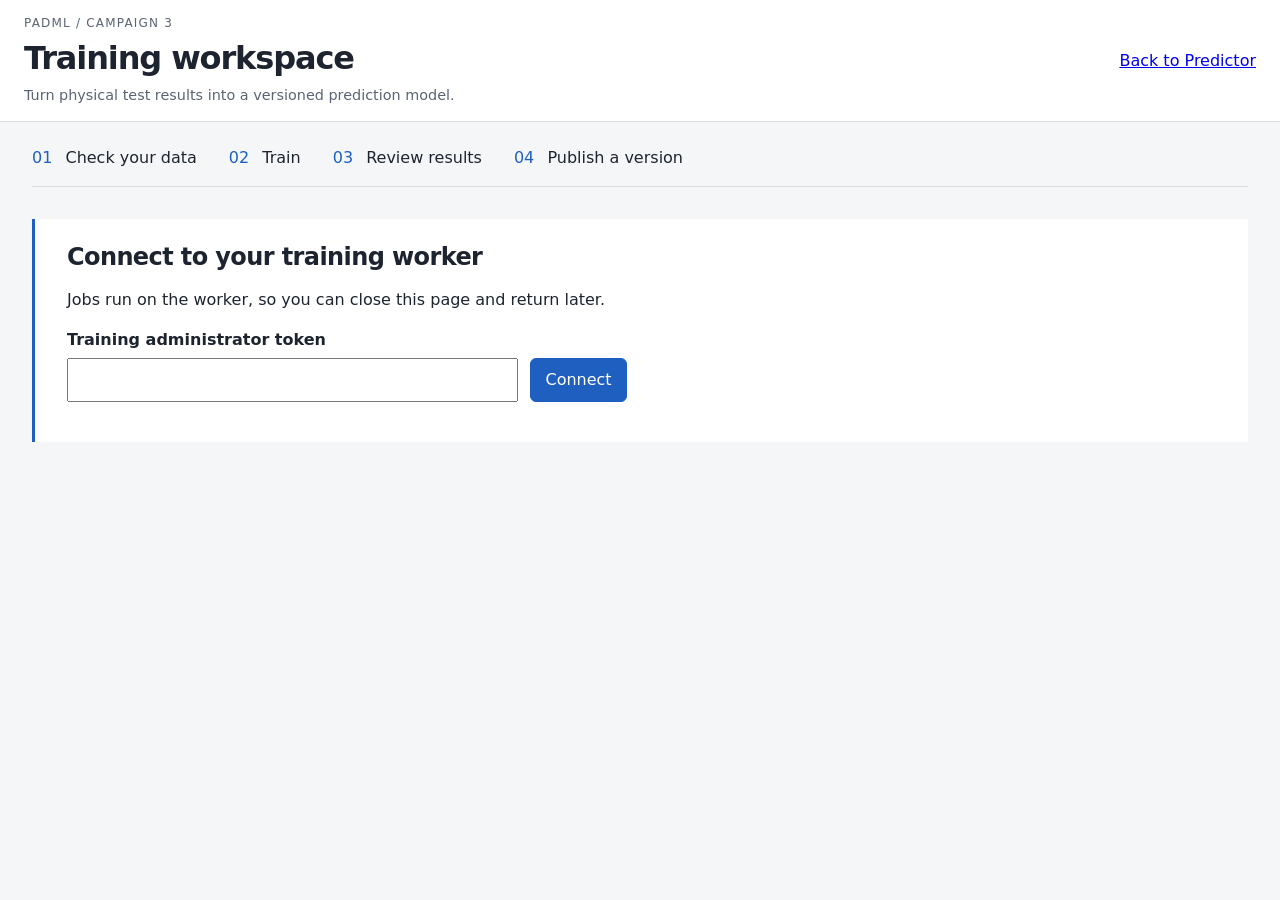
==== predictor/training.html @ 5c5956bb "Add hosted training and model publication workspace" ====
<!doctype html>
<html lang="en">
<head>
  <meta charset="utf-8"><meta name="viewport" content="width=device-width, initial-scale=1">
  <title>Training workspace · PadML</title>
  <link rel="icon" href="favicon.svg" type="image/svg+xml">
  <link rel="stylesheet" href="style.css"><link rel="stylesheet" href="training.css">
  <script src="config.js" defer></script><script src="training.js" defer></script>
</head>
<body class="training-page">
  <a class="skip-link" href="#training-main">Skip to training workspace</a>
  <header class="topbar"><div class="brand"><p class="eyebrow">PadML / Campaign 3</p><h1>Training workspace</h1>
    <p class="tagline">Turn physical test results into a versioned prediction model.</p></div>
    <a href="index.html" class="back-link">Back to Predictor</a></header>
  <main id="training-main" class="training-main">
    <ol class="workflow" aria-label="Workflow"><li>01 <span>Check your data</span></li><li>02 <span>Train</span></li><li>03 <span>Review results</span></li><li>04 <span>Publish a version</span></li></ol>
    <section id="connection" class="connection" aria-labelledby="connection-title">
      <div><h2 id="connection-title">Connect to your training worker</h2><p id="connection-note">Jobs run on the worker, so you can close this page and return later.</p></div>
      <form id="connect-form"><label for="admin-token">Training administrator token</label>
        <div class="connection-fields"><input id="admin-token" type="password" autocomplete="current-password" required minlength="16"><button class="primary" type="submit">Connect</button></div></form>
      <p id="connection-error" class="error" role="alert" hidden></p><p id="connection-status" role="status"></p>
    </section>
    <div id="workspace" class="workspace-grid" hidden>
      <aside class="job-sidebar" aria-labelledby="jobs-title"><div class="sidebar-heading"><h2 id="jobs-title">Your runs</h2><button type="button" id="refresh-jobs">Refresh</button></div>
        <p class="hint">Each run keeps its own data, models and results.</p><div id="job-list"></div>
        <button id="new-upload" type="button">New upload</button><button id="disconnect" type="button">Disconnect</button></aside>
      <div class="work-area">
        <section id="upload-panel" aria-labelledby="upload-title">
          <p class="eyebrow">01 / Data preparation</p><h2 id="upload-title">Upload your test batch</h2>
          <p>One design row per unique geometry. Repeated specimens must reference the same design ID.</p>
          <button id="get-template" type="button">Get the upload template</button><div id="template-links" class="download-links"></div>
          <form id="upload-form">
            <label for="run-name">Run name</label><input id="run-name" required maxlength="120" placeholder="Campaign 3 · Screening 3">
            <label for="base-run">Include data from an earlier run</label><select id="base-run"><option value="">New dataset — uploaded data only</option></select>
            <div class="upload-grid">
              <div><label for="manifest-file">Settings · batch.json</label><input id="manifest-file" type="file" accept=".json" required><p class="hint">Variables, units and test conditions.</p></div>
              <div><label for="designs-file">Designs · designs.csv</label><input id="designs-file" type="file" accept=".csv" required><p class="hint">Nominal parameters for each design.</p></div>
              <div><label for="specimens-file">Specimens · specimens.csv</label><input id="specimens-file" type="file" accept=".csv" required><p class="hint">Test-to-design mapping and source IDs.</p></div>
              <div><label for="curves-file">Raw curves · curves.csv</label><input id="curves-file" type="file" accept=".csv" required><p class="hint">Displacement in inches and force in lbf. Total upload limit: 64 MB.</p></div>
            </div>
            <fieldset><legend>Confirm the experiment</legend><p class="hint">These facts must match across all data included in the run.</p>
              <div class="condition-grid"><div><label for="material">Material</label><input id="material" required></div><div><label for="fixture">Fixture</label><input id="fixture" required></div>
                <div><label for="speed">Test speed (in/min)</label><input id="speed" type="number" min="0.000001" step="any" required></div></div>
              <label class="check-line"><input id="mapping-verified" type="checkbox" required> I checked specimen IDs, design mappings and replicate groups.</label>
              <label class="check-line"><input id="condition-verified" type="checkbox" required> I confirmed the material, fixture, speed and 0.8 in stroke.</label>
            </fieldset>
            <p id="upload-error" class="error" role="alert" hidden></p><button id="validate-upload" class="primary" type="submit">Check data</button>
          </form>
        </section>
        <section id="run-panel" aria-labelledby="run-title" hidden><p class="eyebrow">Run details</p><h2 id="run-title"></h2>
          <div class="run-state"><span id="run-state"></span><span id="run-counts"></span></div>
          <div id="progress-section" hidden><progress id="run-progress"></progress><p id="run-progress-text" role="status" aria-live="polite"></p></div>
          <p id="run-error" class="error" role="alert" hidden></p><div id="run-summary"></div>
          <button id="start-training" type="button" class="primary" hidden>Start training</button>
          <div id="review-panel" hidden><h3>Review the result</h3><p>Errors below use held-out designs. Lower MAE is better; compare it with the mean baseline.</p>
            <div id="metrics" class="table-wrap"></div><div id="report-links" class="download-links"></div>
            <details><summary>Read the training report</summary><pre id="training-report"></pre></details>
            <div id="figures"></div>
            <form id="publish-form"><h3>Publish this version</h3><p>Adds a model to the Predictor. The current default stays selected.</p>
              <label for="publish-name">Model display name</label><input id="publish-name" required maxlength="120">
              <label for="publish-slug">Unique version slug</label><input id="publish-slug" required pattern="[a-z0-9][a-z0-9-]{0,95}" placeholder="campaign3-screening3-v5">
              <label class="check-line"><input id="reviewed" type="checkbox" required> I reviewed the validation report and all three plots.</label>
              <label class="check-line"><input id="deploy-hosted" type="checkbox"> Also deploy to the hosted website</label><p id="deployment-note" class="hint"></p>
              <p id="publish-error" class="error" role="alert" hidden></p><button id="publish-button" type="submit" class="primary">Publish to local Predictor</button>
            </form>
          </div>
          <p id="publication-result" role="status"></p>
        </section>
      </div>
    </div>
  </main>
</body>
</html>
---- predictor/style.css ----
:root {
  --bg: #f5f6f8;
  --card: #ffffff;
  --ink: #1d2430;
  --muted: #5b6474;
  --line: #d9dde4;
  --accent: #1f5fbf;
  --accent-ink: #ffffff;
  --material: #9fb7d9;
  --material-edge: #1f3d66;
  --warn-bg: #fff5d6;
  --warn-ink: #6b4b00;
  --error: #b3261e;
  --good: #1b7a3d;
  --radius: 10px;
  font-family: "Segoe UI", system-ui, -apple-system, sans-serif;
  color: var(--ink);
  background: var(--bg);
}

* { box-sizing: border-box; }
body { margin: 0; line-height: 1.45; }
h1, h2, h3 { margin: 0 0 .5rem; line-height: 1.2; }
h1 { font-size: 1.35rem; }
h2 { font-size: 1.05rem; }
h3 { font-size: .95rem; }

.topbar {
  display: flex; flex-wrap: wrap; gap: 1rem; align-items: center; justify-content: space-between;
  padding: .9rem 1.5rem; background: var(--card); border-bottom: 1px solid var(--line);
}
.tagline { margin: 0; color: var(--muted); font-size: .9rem; }
.model-picker { display: flex; gap: .5rem; align-items: center; flex-wrap: wrap; }
.model-picker select { min-width: 18rem; }
.pill { font-size: .8rem; padding: .15rem .6rem; border-radius: 999px; background: #e7eefb; color: var(--accent); }
.pill:empty { display: none; }

.banner { margin: 1rem 1.5rem 0; padding: .75rem 1rem; border-radius: var(--radius); background: var(--warn-bg); color: var(--warn-ink); }

.tabs { display: flex; gap: .25rem; padding: .75rem 1.5rem 0; flex-wrap: wrap; }
.tabs [role="tab"] {
  border: 1px solid var(--line); border-bottom: none; background: #eceff3; color: var(--ink);
  padding: .5rem .9rem; border-radius: 8px 8px 0 0; cursor: pointer; font: inherit;
}
.tabs [role="tab"][aria-selected="true"] { background: var(--card); font-weight: 600; }

main { padding: 0 1.5rem 1.5rem; }
.panel { background: transparent; }
.card {
  background: var(--card); border: 1px solid var(--line); border-radius: var(--radius);
  padding: 1rem 1.1rem; margin-top: 1rem;
}
.card-head { display: flex; justify-content: space-between; align-items: center; gap: .5rem; flex-wrap: wrap; }
.design-grid { display: grid; grid-template-columns: minmax(18rem, 26rem) 1fr; gap: 1rem; align-items: start; }
.stack > .card:first-child { margin-top: 1rem; }
@media (max-width: 900px) { .design-grid { grid-template-columns: 1fr; } }

.hint { color: var(--muted); font-size: .85rem; margin: .25rem 0 .75rem; }
.error { color: var(--error); font-weight: 600; }
fieldset { border: 1px solid var(--line); border-radius: 8px; margin: 0 0 .75rem; padding: .5rem .75rem .25rem; }
legend { font-weight: 600; font-size: .9rem; padding: 0 .25rem; }
.field-row { display: grid; grid-template-columns: 1fr 7.5rem; gap: .5rem; align-items: center; margin-bottom: .45rem; }
.field-row label { font-size: .88rem; }
.field-row.wide { grid-template-columns: 1fr; gap: .25rem; }
.field-row .range { grid-column: 1 / -1; font-size: .75rem; color: var(--muted); margin-top: -.35rem; }
input, select, textarea, button, .button { font: inherit; }
input[type="number"], select, textarea {
  width: 100%; padding: .35rem .5rem; border: 1px solid #b9c0cc; border-radius: 6px; background: #fff; color: var(--ink);
}
textarea { font-family: Consolas, "Cascadia Mono", monospace; font-size: .85rem; }
input[aria-invalid="true"] { border-color: var(--error); outline: 1px solid var(--error); }
:focus-visible { outline: 3px solid #f2b705; outline-offset: 2px; }

.actions { display: flex; gap: .5rem; flex-wrap: wrap; margin: .75rem 0; }
button, .button {
  border: 1px solid #aeb6c3; background: #fff; color: var(--ink); padding: .45rem .9rem; border-radius: 6px;
  cursor: pointer; text-decoration: none; display: inline-block;
}
button:hover, .button:hover { background: #f0f3f7; }
button.primary { background: var(--accent); color: var(--accent-ink); border-color: var(--accent); }
button.primary:hover { background: #184d9c; }
button.ghost { border-color: transparent; color: var(--muted); }
button:disabled { opacity: .55; cursor: not-allowed; }

.preview { width: 100%; aspect-ratio: 3 / 2; background: #fbfcfd; border: 1px dashed var(--line); border-radius: 8px; }
.preview svg { width: 100%; height: 100%; display: block; }
.preview .material { fill: var(--material); stroke: var(--material-edge); stroke-width: 1.2; vector-effect: non-scaling-stroke; }
.preview .apex { stroke: #c0392b; stroke-dasharray: 4 3; stroke-width: 1; vector-effect: non-scaling-stroke; }
.preview .dim { font-size: 11px; fill: var(--muted); }
.report-figure { display: block; width: 100%; height: auto; max-width: 1200px; margin: .75rem auto; }
figure { margin: 1rem 0; }
figcaption { color: var(--muted); font-size: .85rem; text-align: center; }

.result-empty { color: var(--muted); }
.estimates { display: grid; grid-template-columns: repeat(auto-fit, minmax(12rem, 1fr)); gap: .75rem; }
.estimate { border: 1px solid var(--line); border-radius: 8px; padding: .65rem .75rem; }
.estimate .label { color: var(--muted); font-size: .85rem; }
.estimate .value { font-size: 1.5rem; font-weight: 650; }
.estimate .unit { font-size: .9rem; color: var(--muted); font-weight: 400; }
.estimate .secondary { font-size: .9rem; }
.estimate .spread { font-size: .8rem; color: var(--muted); }
.delta.up { color: var(--good); }
.delta.down { color: var(--error); }
.warnings { margin-top: .75rem; padding: .6rem .8rem; background: var(--warn-bg); color: var(--warn-ink); border-radius: 8px; font-size: .88rem; }
.warnings ul { margin: .25rem 0 0; padding-left: 1.2rem; }
details { margin-top: .75rem; }
summary { cursor: pointer; color: var(--accent); }

.table-wrap { overflow-x: auto; }
table { border-collapse: collapse; width: 100%; font-size: .85rem; }
th, td { border-bottom: 1px solid var(--line); padding: .35rem .5rem; text-align: right; white-space: nowrap; }
th:first-child, td:first-child, th.text, td.text { text-align: left; }
th { background: #f0f2f5; position: sticky; top: 0; }
tr.error-row td { color: var(--error); }
.role-held-out-test { font-weight: 600; color: var(--accent); }

.file-drop {
  display: block; border: 2px dashed #aeb6c3; border-radius: 10px; padding: 1.25rem; text-align: center; cursor: pointer;
}
.file-drop input { display: block; margin: .75rem auto 0; }
.metrics td, .metrics th { text-align: left; }
.about-grid { display: grid; grid-template-columns: repeat(auto-fit, minmax(18rem, 1fr)); gap: 1rem; }
.footer { color: var(--muted); font-size: .8rem; padding: 0 1.5rem 1.5rem; }

.sr-only {
  position: absolute; width: 1px; height: 1px; padding: 0; margin: -1px; overflow: hidden;
  clip: rect(0, 0, 0, 0); white-space: nowrap; border: 0;
}

/* force-displacement chart */
.chart-panel { margin-top: 1rem; border-top: 1px solid var(--line); padding-top: .75rem; }
.chart-head { display: flex; align-items: center; gap: 1rem; flex-wrap: wrap; }
.chart-head h3 { margin: 0; flex: 1; }
label.inline { display: inline-flex; gap: .35rem; align-items: center; font-size: .88rem; }
svg.chart { width: 100%; height: auto; display: block; margin-top: .5rem; }
svg.chart .gridline { stroke: #e3e7ed; stroke-width: 1; }
svg.chart .tick { font-size: 11px; fill: var(--muted); }
svg.chart .axis-label { font-size: 12px; fill: var(--ink); }
svg.chart .line { fill: none; stroke-width: 2.2; stroke-linejoin: round; }
svg.chart .band { stroke: none; }
svg.chart .line.predicted { stroke: var(--accent); }
svg.chart .band.predicted { fill: rgba(31, 95, 191, .16); }
svg.chart .line.baseline { stroke: #7a8494; stroke-dasharray: 6 4; }
svg.chart .line.measured { stroke: #111; stroke-width: 1.6; }
svg.chart .marker { stroke: #c0392b; stroke-dasharray: 3 3; stroke-width: 1; }
.legend { list-style: none; display: flex; gap: 1.25rem; flex-wrap: wrap; padding: 0; margin: .4rem 0 0; font-size: .85rem; color: var(--muted); }
.legend li { display: inline-flex; align-items: center; gap: .4rem; }
.swatch { display: inline-block; width: 1.4rem; height: 0; border-top: 3px solid; }
.swatch.predicted { border-color: var(--accent); }
.swatch.baseline { border-color: #7a8494; border-top-style: dashed; }
.swatch.measured { border-color: #111; }

/* password dialog */
dialog { border: 1px solid var(--line); border-radius: var(--radius); padding: 1.25rem 1.4rem; max-width: 24rem; width: 90vw; }
dialog::backdrop { background: rgba(20, 28, 40, .45); }
dialog input[type="password"] { width: 100%; padding: .4rem .5rem; border: 1px solid #b9c0cc; border-radius: 6px; font: inherit; }
---- predictor/training.css ----
.training-page {font-size:16px;line-height:1.5}
.training-main {max-width:1380px;margin:auto;padding:1.5rem 2rem 4rem}
.training-page h1 {font-size:2rem;letter-spacing:-.035em}.training-page h2 {font-size:1.5rem;letter-spacing:-.025em}
.eyebrow {font-size:.75rem;letter-spacing:.1em;text-transform:uppercase;color:var(--muted);margin:0 0 .4rem}
.workflow {display:flex;list-style:none;padding:0;margin:0 0 2rem;border-bottom:1px solid var(--line);gap:2rem;flex-wrap:wrap}
.workflow li {padding:0 0 1rem;font-variant-numeric:tabular-nums;color:var(--accent)}.workflow span {color:var(--ink);margin-left:.5rem}
.connection {background:var(--card);padding:1.5rem 2rem;border-left:3px solid var(--accent);margin-bottom:2rem}
.connection form {max-width:560px}.connection-fields {display:flex;gap:.75rem;align-items:center}.connection-fields input {flex:1;min-width:0}
.workspace-grid {display:grid;grid-template-columns:250px minmax(0,1fr);gap:2.5rem}.workspace-grid[hidden] {display:none}
.job-sidebar {border-right:1px solid var(--line);padding-right:1.5rem}.sidebar-heading {display:flex;align-items:center;justify-content:space-between;gap:.5rem}
.sidebar-heading h2 {font-size:1.15rem}.job-sidebar button {width:100%;text-align:left;margin-bottom:.5rem}.sidebar-heading button {width:auto;text-align:center}
.job-item {display:block;padding:.8rem;white-space:normal}.job-item small {display:block;color:var(--muted);margin-top:.2rem}.job-item[aria-current=true] {border-color:var(--accent);background:#eaf1fc}
.work-area {background:var(--card);padding:2rem;min-width:0}.work-area p {max-width:75ch}.work-area h2 {margin-top:0}
.work-area label,.connection label {display:block;font-weight:600;margin:.8rem 0 .35rem}.work-area input:not([type=checkbox]),.work-area select {width:100%;box-sizing:border-box}
.upload-grid,.condition-grid {display:grid;grid-template-columns:repeat(2,minmax(0,1fr));gap:1.1rem 1.5rem;margin:1.5rem 0}
.condition-grid {grid-template-columns:repeat(3,minmax(0,1fr))}.training-page input[type=file] {font-size:.875rem;border:1px dashed var(--line);padding:.8rem;background:var(--bg)}
.training-page .check-line {display:flex;align-items:flex-start;gap:.6rem;font-weight:400;cursor:pointer}.check-line input {flex:none;margin-top:.35rem}
.training-page button,.training-page input,.training-page select,.back-link,.download-links a {min-height:44px}.training-page button {white-space:normal}
.training-page button:focus-visible,.training-page a:focus-visible,.training-page input:focus-visible,.training-page select:focus-visible,.training-page summary:focus-visible {outline:3px solid var(--accent);outline-offset:3px}
.training-page button:disabled {opacity:.55;cursor:not-allowed}.training-page fieldset {margin:1.5rem 0;border:1px solid var(--line);padding:1rem}
.run-state {display:flex;gap:1rem;justify-content:space-between;border-block:1px solid var(--line);padding:.8rem 0;margin:1rem 0;font-variant-numeric:tabular-nums}
#run-state {font-weight:600}#run-counts {color:var(--muted)}progress {width:100%;height:12px;accent-color:var(--accent);margin-top:1rem}
.download-links {display:flex;gap:.5rem 1rem;flex-wrap:wrap;margin:1rem 0}.download-links a {display:inline-flex;align-items:center}
#training-report {white-space:pre-wrap;overflow-wrap:anywhere;font: .9rem/1.6 "Segoe UI",sans-serif;background:var(--bg);padding:1rem;max-height:500px;overflow:auto}
#figures figure {margin:2rem 0;border-top:1px solid var(--line);padding-top:1rem}#figures img {width:100%;height:auto}#figures figcaption {font-weight:600;margin-bottom:.5rem}
#publish-form {border-top:2px solid var(--line);margin-top:2rem;padding-top:1rem}.training-page summary {cursor:pointer;padding:.75rem 0}
.back-link {display:inline-flex;align-items:center}.skip-link {position:absolute;top:-100px}.skip-link:focus {top:0;background:var(--card);padding:1rem;z-index:10}
@media(max-width:850px){.workspace-grid{grid-template-columns:1fr;gap:1rem}.job-sidebar{border-right:0;border-bottom:1px solid var(--line);padding:0 0 1rem}.job-sidebar #job-list{max-height:240px;overflow:auto}.training-main{padding:1rem}.work-area,.connection{padding:1.2rem}.condition-grid{grid-template-columns:1fr}.workflow{gap:1rem}.run-state{flex-direction:column;gap:.3rem}}
@media(max-width:520px){.upload-grid{grid-template-columns:1fr}.connection-fields{flex-direction:column;align-items:stretch}.training-page .topbar{align-items:flex-start}.workflow{font-size:.85rem}}
.training-page [hidden] { display: none !important; }
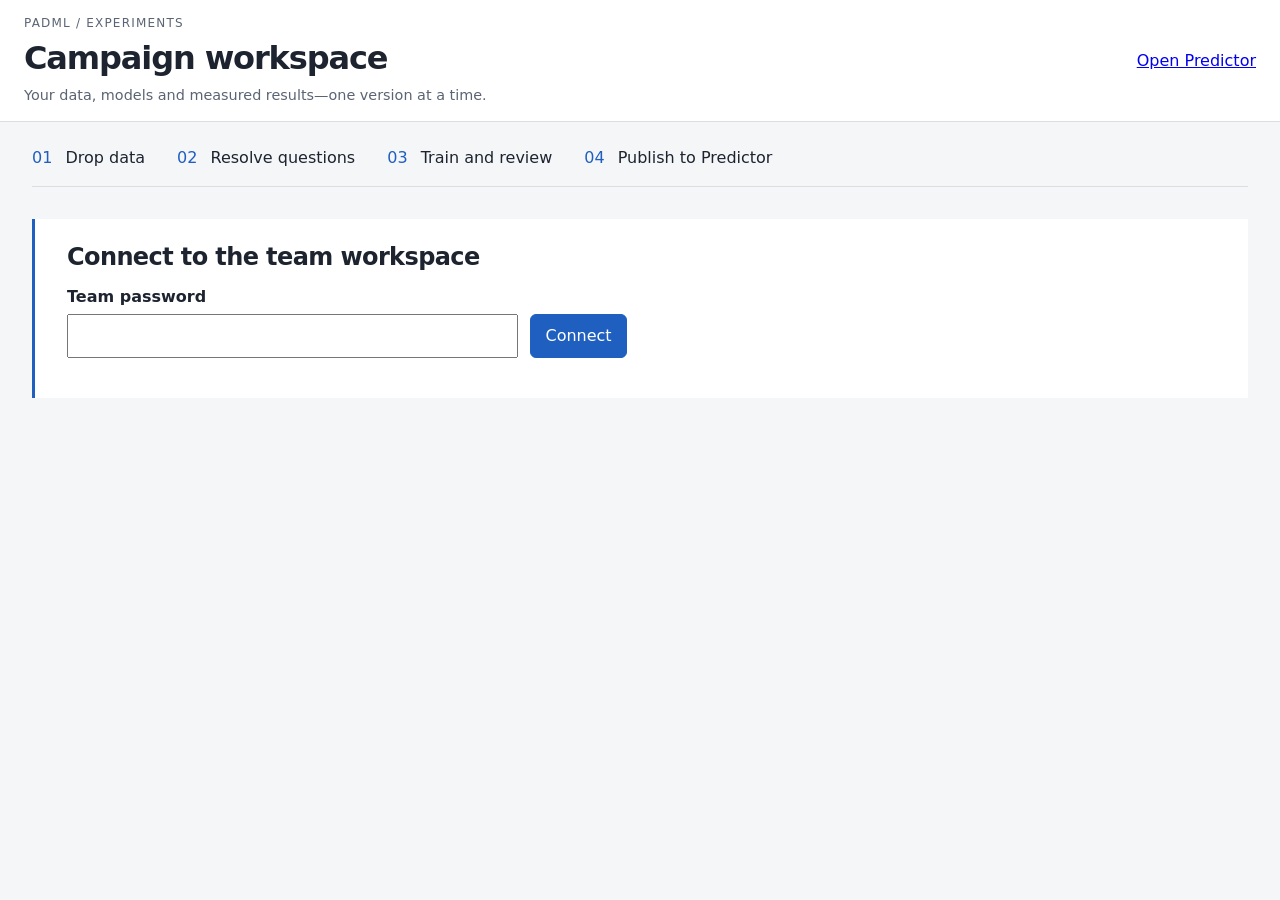
==== commit 818ef33e: "Add conversational campaign uploads and version workspace" ====
--- a/predictor/training.html
+++ b/predictor/training.html
@@ -1,73 +1,24 @@
 <!doctype html>
-<html lang="en">
-<head>
-  <meta charset="utf-8"><meta name="viewport" content="width=device-width, initial-scale=1">
-  <title>Training workspace · PadML</title>
-  <link rel="icon" href="favicon.svg" type="image/svg+xml">
-  <link rel="stylesheet" href="style.css"><link rel="stylesheet" href="training.css">
-  <script src="config.js" defer></script><script src="training.js" defer></script>
-</head>
-<body class="training-page">
-  <a class="skip-link" href="#training-main">Skip to training workspace</a>
-  <header class="topbar"><div class="brand"><p class="eyebrow">PadML / Campaign 3</p><h1>Training workspace</h1>
-    <p class="tagline">Turn physical test results into a versioned prediction model.</p></div>
-    <a href="index.html" class="back-link">Back to Predictor</a></header>
-  <main id="training-main" class="training-main">
-    <ol class="workflow" aria-label="Workflow"><li>01 <span>Check your data</span></li><li>02 <span>Train</span></li><li>03 <span>Review results</span></li><li>04 <span>Publish a version</span></li></ol>
-    <section id="connection" class="connection" aria-labelledby="connection-title">
-      <div><h2 id="connection-title">Connect to your training worker</h2><p id="connection-note">Jobs run on the worker, so you can close this page and return later.</p></div>
-      <form id="connect-form"><label for="admin-token">Training administrator token</label>
-        <div class="connection-fields"><input id="admin-token" type="password" autocomplete="current-password" required minlength="16"><button class="primary" type="submit">Connect</button></div></form>
-      <p id="connection-error" class="error" role="alert" hidden></p><p id="connection-status" role="status"></p>
-    </section>
-    <div id="workspace" class="workspace-grid" hidden>
-      <aside class="job-sidebar" aria-labelledby="jobs-title"><div class="sidebar-heading"><h2 id="jobs-title">Your runs</h2><button type="button" id="refresh-jobs">Refresh</button></div>
-        <p class="hint">Each run keeps its own data, models and results.</p><div id="job-list"></div>
-        <button id="new-upload" type="button">New upload</button><button id="disconnect" type="button">Disconnect</button></aside>
-      <div class="work-area">
-        <section id="upload-panel" aria-labelledby="upload-title">
-          <p class="eyebrow">01 / Data preparation</p><h2 id="upload-title">Upload your test batch</h2>
-          <p>One design row per unique geometry. Repeated specimens must reference the same design ID.</p>
-          <button id="get-template" type="button">Get the upload template</button><div id="template-links" class="download-links"></div>
-          <form id="upload-form">
-            <label for="run-name">Run name</label><input id="run-name" required maxlength="120" placeholder="Campaign 3 · Screening 3">
-            <label for="base-run">Include data from an earlier run</label><select id="base-run"><option value="">New dataset — uploaded data only</option></select>
-            <div class="upload-grid">
-              <div><label for="manifest-file">Settings · batch.json</label><input id="manifest-file" type="file" accept=".json" required><p class="hint">Variables, units and test conditions.</p></div>
-              <div><label for="designs-file">Designs · designs.csv</label><input id="designs-file" type="file" accept=".csv" required><p class="hint">Nominal parameters for each design.</p></div>
-              <div><label for="specimens-file">Specimens · specimens.csv</label><input id="specimens-file" type="file" accept=".csv" required><p class="hint">Test-to-design mapping and source IDs.</p></div>
-              <div><label for="curves-file">Raw curves · curves.csv</label><input id="curves-file" type="file" accept=".csv" required><p class="hint">Displacement in inches and force in lbf. Total upload limit: 64 MB.</p></div>
-            </div>
-            <fieldset><legend>Confirm the experiment</legend><p class="hint">These facts must match across all data included in the run.</p>
-              <div class="condition-grid"><div><label for="material">Material</label><input id="material" required></div><div><label for="fixture">Fixture</label><input id="fixture" required></div>
-                <div><label for="speed">Test speed (in/min)</label><input id="speed" type="number" min="0.000001" step="any" required></div></div>
-              <label class="check-line"><input id="mapping-verified" type="checkbox" required> I checked specimen IDs, design mappings and replicate groups.</label>
-              <label class="check-line"><input id="condition-verified" type="checkbox" required> I confirmed the material, fixture, speed and 0.8 in stroke.</label>
-            </fieldset>
-            <p id="upload-error" class="error" role="alert" hidden></p><button id="validate-upload" class="primary" type="submit">Check data</button>
-          </form>
-        </section>
-        <section id="run-panel" aria-labelledby="run-title" hidden><p class="eyebrow">Run details</p><h2 id="run-title"></h2>
-          <div class="run-state"><span id="run-state"></span><span id="run-counts"></span></div>
-          <div id="progress-section" hidden><progress id="run-progress"></progress><p id="run-progress-text" role="status" aria-live="polite"></p></div>
-          <p id="run-error" class="error" role="alert" hidden></p><div id="run-summary"></div>
-          <button id="start-training" type="button" class="primary" hidden>Start training</button>
-          <div id="review-panel" hidden><h3>Review the result</h3><p>Errors below use held-out designs. Lower MAE is better; compare it with the mean baseline.</p>
-            <div id="metrics" class="table-wrap"></div><div id="report-links" class="download-links"></div>
-            <details><summary>Read the training report</summary><pre id="training-report"></pre></details>
-            <div id="figures"></div>
-            <form id="publish-form"><h3>Publish this version</h3><p>Adds a model to the Predictor. The current default stays selected.</p>
-              <label for="publish-name">Model display name</label><input id="publish-name" required maxlength="120">
-              <label for="publish-slug">Unique version slug</label><input id="publish-slug" required pattern="[a-z0-9][a-z0-9-]{0,95}" placeholder="campaign3-screening3-v5">
-              <label class="check-line"><input id="reviewed" type="checkbox" required> I reviewed the validation report and all three plots.</label>
-              <label class="check-line"><input id="deploy-hosted" type="checkbox"> Also deploy to the hosted website</label><p id="deployment-note" class="hint"></p>
-              <p id="publish-error" class="error" role="alert" hidden></p><button id="publish-button" type="submit" class="primary">Publish to local Predictor</button>
-            </form>
-          </div>
-          <p id="publication-result" role="status"></p>
-        </section>
-      </div>
-    </div>
-  </main>
-</body>
-</html>
+<html lang="en"><head><meta charset="utf-8"><meta name="viewport" content="width=device-width, initial-scale=1">
+<title>Campaign workspace · PadML</title><link rel="icon" href="favicon.svg" type="image/svg+xml"><link rel="stylesheet" href="style.css"><link rel="stylesheet" href="training.css"><script src="config.js" defer></script><script src="training.js" defer></script></head>
+<body class="training-page"><a class="skip-link" href="#training-main">Skip to workspace</a>
+<header class="topbar"><div class="brand"><p class="eyebrow">PadML / Experiments</p><h1>Campaign workspace</h1><p class="tagline">Your data, models and measured results—one version at a time.</p></div><a href="index.html" class="back-link">Open Predictor</a></header>
+<main id="training-main" class="training-main">
+<ol class="workflow" aria-label="Workflow"><li>01 <span>Drop data</span></li><li>02 <span>Resolve questions</span></li><li>03 <span>Train and review</span></li><li>04 <span>Publish to Predictor</span></li></ol>
+<section class="connection"><h2>Connect to the team workspace</h2><form id="connect-form"><label for="admin-token">Team password</label><div class="connection-fields"><input id="admin-token" type="password" autocomplete="current-password" required><button class="primary">Connect</button></div></form><p id="connection-status" role="status"></p><p id="connection-error" class="error" role="alert" hidden></p></section>
+<div id="workspace" hidden><div class="campaign-toolbar"><div><label for="campaign-number">Campaign</label><input id="campaign-number" type="number" min="1" max="9999" value="3"></div><button id="refresh" type="button">Refresh</button><button id="new-upload" type="button">New upload</button><button id="disconnect" type="button">Disconnect</button></div>
+<section id="campaign-dashboard"><h2 id="campaign-title">Campaign 3</h2><p id="campaign-summary"></p><div id="version-list" class="version-grid"></div><details><summary>Removed versions</summary><div id="archived-list"></div></details></section>
+<section id="upload-panel" class="work-area"><p class="eyebrow">New dataset</p><h2>Drop your experiment files</h2><p>Upload CSV tables, Excel workbooks, or a ZIP of your data. Luna identifies the tables and asks about missing information. Keep the 0.8-inch stroke; different materials and geometry families use separate datasets.</p>
+<label for="run-name">Run name</label><input id="run-name" maxlength="120" placeholder="Screening 3">
+<label for="base-run">Include data from an earlier run</label><select id="base-run"><option value="">New dataset—uploaded data only</option></select><p id="base-note" class="hint"></p>
+<label id="drop-zone" class="drop-zone" for="raw-files"><strong>Drag files here or choose files</strong><span>CSV, TSV, XLSX, JSON, TXT, MD or ZIP · 64 MB total</span><input id="raw-files" type="file" multiple accept=".csv,.tsv,.xlsx,.json,.txt,.md,.zip"></label><ul id="file-list"></ul>
+<label for="prep-notes">Anything Luna should know?</label><textarea id="prep-notes" rows="4" maxlength="8000" placeholder="Describe the experiment, units, material, fixture, speed, or how test IDs match designs. You can answer missing details later."></textarea>
+<p class="hint">Luna receives filenames, headers, three sample rows per table, metadata files and your notes. Python preserves and checks all measurements. OpenAI usage is billed separately from AWS. CAD files, PDFs and images are not supported here.</p>
+<label class="check-line"><input id="prep-consent" type="checkbox"> Share these samples and notes with OpenAI to prepare this dataset.</label><button id="analyze" type="button" class="primary" disabled>Prepare with Luna</button><p id="prep-availability" role="status"></p><p id="prep-status" role="status" aria-live="polite"></p><p id="prep-error" class="error" role="alert" hidden></p>
+<section id="conversation" hidden><h3>Luna’s data review</h3><div id="questions"></div><div id="answer-area"><label for="prep-answer">Your answer or corrections</label><textarea id="prep-answer" rows="4" maxlength="8000"></textarea><button id="answer" type="button">Send answer to Luna</button></div><div id="prepared-summary"></div><details><summary>Inspect the proposed mapping</summary><pre id="mapping-plan"></pre></details><button id="accept" type="button" class="primary" hidden>Use this prepared dataset</button><p class="hint">Using the prepared dataset confirms the displayed mappings and test conditions. Python validates it again before training.</p></section>
+</section>
+<section id="run-panel" class="work-area" hidden><p class="eyebrow">Dataset version</p><h2 id="run-title"></h2><div class="run-state"><span id="run-state"></span><span id="run-counts"></span></div><p id="run-summary"></p><p id="run-error" class="error" role="alert" hidden></p><p id="run-progress" role="status" aria-live="polite"></p><button id="start-training" class="primary" type="button" hidden>Train this version</button>
+<div id="review-panel" hidden><h3>Validation and measured data</h3><p id="validation-method"></p><div id="metrics" class="table-wrap"></div><details><summary>Read the report</summary><pre id="training-report"></pre></details><div id="figures"></div><div id="report-links" class="download-links"></div></div>
+<section id="publish-panel" hidden><h3>Make this version available in Predictor</h3><p>Training creates a candidate. Publishing adds its version to the Predictor model selector. Earlier versions remain available and the default stays unchanged.</p><label class="check-line"><input id="reviewed" type="checkbox"> I reviewed the report and all three graphs.</label><button id="publish" type="button" class="primary">Publish to Predictor</button></section><p id="publication-result" role="status"></p>
+<details id="remove-panel"><summary>Remove this version and its dataset from active use</summary><p>This also removes versions trained from this dataset from active use and the Predictor. Private files are retained in a recoverable archive; this does not permanently erase S3 storage.</p><label for="remove-reason">Reason for removal</label><input id="remove-reason" maxlength="500" placeholder="Incorrect test-to-design mapping"><label class="check-line"><input id="remove-confirm" type="checkbox"> Remove this version and all dependent versions from active use.</label><button id="remove-version" type="button">Remove version and data</button></details>
+</section></div></main></body></html>
--- a/predictor/training.css
+++ b/predictor/training.css
@@ -28,3 +28,4 @@
 @media(max-width:850px){.workspace-grid{grid-template-columns:1fr;gap:1rem}.job-sidebar{border-right:0;border-bottom:1px solid var(--line);padding:0 0 1rem}.job-sidebar #job-list{max-height:240px;overflow:auto}.training-main{padding:1rem}.work-area,.connection{padding:1.2rem}.condition-grid{grid-template-columns:1fr}.workflow{gap:1rem}.run-state{flex-direction:column;gap:.3rem}}
 @media(max-width:520px){.upload-grid{grid-template-columns:1fr}.connection-fields{flex-direction:column;align-items:stretch}.training-page .topbar{align-items:flex-start}.workflow{font-size:.85rem}}
 .training-page [hidden] { display: none !important; }
+.campaign-toolbar {display:flex;align-items:end;gap:1rem;flex-wrap:wrap;margin-bottom:2rem}.campaign-toolbar label{display:block}.campaign-toolbar input{width:110px}.version-grid{display:grid;grid-template-columns:repeat(auto-fit,minmax(230px,1fr));gap:1rem;margin:1rem 0 2rem}.version-card{background:var(--card);border:1px solid var(--line);padding:1rem}.version-card h3{margin-top:0}.drop-zone{border:2px dashed var(--line);padding:2rem;text-align:center;background:var(--bg);cursor:pointer}.drop-zone strong,.drop-zone span{display:block}.drop-zone.dragging{border-color:var(--accent)}.work-area textarea{width:100%;box-sizing:border-box;font:inherit;padding:.8rem;resize:vertical;min-height:100px}.work-area textarea:focus-visible{outline:3px solid var(--accent)}#conversation{border-top:1px solid var(--line);margin-top:2rem;padding-top:1rem}#mapping-plan{white-space:pre-wrap;overflow-wrap:anywhere;max-height:400px;overflow:auto}#campaign-dashboard{margin-bottom:2rem}#remove-panel{border-top:1px solid var(--line);margin-top:2rem}
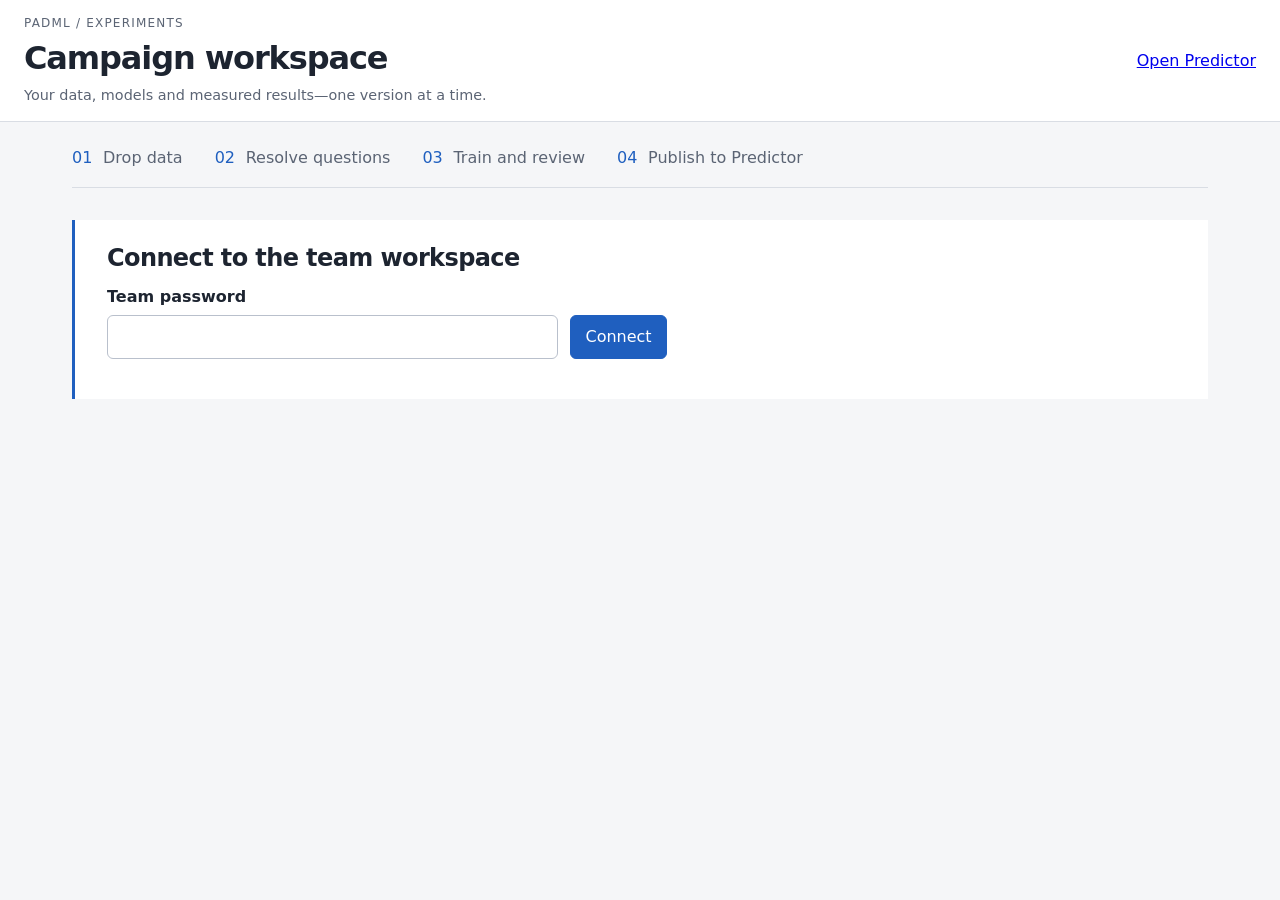
==== commit 7f022d6a: "Redesign campaign workspace for clearer steps, errors and status Co-Authored-By: Claude Opus 5.5 <no" ====
--- a/predictor/training.html
+++ b/predictor/training.html
@@ -1,24 +1,36 @@
 <!doctype html>
 <html lang="en"><head><meta charset="utf-8"><meta name="viewport" content="width=device-width, initial-scale=1">
-<title>Campaign workspace · PadML</title><link rel="icon" href="favicon.svg" type="image/svg+xml"><link rel="stylesheet" href="style.css"><link rel="stylesheet" href="training.css"><script src="config.js" defer></script><script src="training.js" defer></script></head>
+<title>Campaign workspace · PadML</title><meta name="description" content="Upload experiment data, train and review PadML regression versions, and publish them to the Predictor."><meta name="theme-color" content="#f5f6f8">
+<link rel="icon" href="favicon.svg" type="image/svg+xml"><link rel="stylesheet" href="style.css"><link rel="stylesheet" href="training.css"><script src="config.js" defer></script><script src="training.js" defer></script></head>
 <body class="training-page"><a class="skip-link" href="#training-main">Skip to workspace</a>
-<header class="topbar"><div class="brand"><p class="eyebrow">PadML / Experiments</p><h1>Campaign workspace</h1><p class="tagline">Your data, models and measured results—one version at a time.</p></div><a href="index.html" class="back-link">Open Predictor</a></header>
+<header class="topbar"><div class="brand"><p class="eyebrow">PadML / Experiments</p><h1>Campaign workspace</h1><p class="tagline">Your data, models and measured results—one version at a time.</p></div><nav aria-label="PadML pages"><a href="index.html" class="back-link">Open Predictor</a></nav></header>
 <main id="training-main" class="training-main">
-<ol class="workflow" aria-label="Workflow"><li>01 <span>Drop data</span></li><li>02 <span>Resolve questions</span></li><li>03 <span>Train and review</span></li><li>04 <span>Publish to Predictor</span></li></ol>
-<section class="connection"><h2>Connect to the team workspace</h2><form id="connect-form"><label for="admin-token">Team password</label><div class="connection-fields"><input id="admin-token" type="password" autocomplete="current-password" required><button class="primary">Connect</button></div></form><p id="connection-status" role="status"></p><p id="connection-error" class="error" role="alert" hidden></p></section>
-<div id="workspace" hidden><div class="campaign-toolbar"><div><label for="campaign-number">Campaign</label><input id="campaign-number" type="number" min="1" max="9999" value="3"></div><button id="refresh" type="button">Refresh</button><button id="new-upload" type="button">New upload</button><button id="disconnect" type="button">Disconnect</button></div>
-<section id="campaign-dashboard"><h2 id="campaign-title">Campaign 3</h2><p id="campaign-summary"></p><div id="version-list" class="version-grid"></div><details><summary>Removed versions</summary><div id="archived-list"></div></details></section>
-<section id="upload-panel" class="work-area"><p class="eyebrow">New dataset</p><h2>Drop your experiment files</h2><p>Upload CSV tables, Excel workbooks, or a ZIP of your data. Luna identifies the tables and asks about missing information. Keep the 0.8-inch stroke; different materials and geometry families use separate datasets.</p>
-<label for="run-name">Run name</label><input id="run-name" maxlength="120" placeholder="Screening 3">
-<label for="base-run">Include data from an earlier run</label><select id="base-run"><option value="">New dataset—uploaded data only</option></select><p id="base-note" class="hint"></p>
-<label id="drop-zone" class="drop-zone" for="raw-files"><strong>Drag files here or choose files</strong><span>CSV, TSV, XLSX, JSON, TXT, MD or ZIP · 64 MB total</span><input id="raw-files" type="file" multiple accept=".csv,.tsv,.xlsx,.json,.txt,.md,.zip"></label><ul id="file-list"></ul>
-<label for="prep-notes">Anything Luna should know?</label><textarea id="prep-notes" rows="4" maxlength="8000" placeholder="Describe the experiment, units, material, fixture, speed, or how test IDs match designs. You can answer missing details later."></textarea>
-<p class="hint">Luna receives filenames, headers, three sample rows per table, metadata files and your notes. Python preserves and checks all measurements. OpenAI usage is billed separately from AWS. CAD files, PDFs and images are not supported here.</p>
-<label class="check-line"><input id="prep-consent" type="checkbox"> Share these samples and notes with OpenAI to prepare this dataset.</label><button id="analyze" type="button" class="primary" disabled>Prepare with Luna</button><p id="prep-availability" role="status"></p><p id="prep-status" role="status" aria-live="polite"></p><p id="prep-error" class="error" role="alert" hidden></p>
-<section id="conversation" hidden><h3>Luna’s data review</h3><div id="questions"></div><div id="answer-area"><label for="prep-answer">Your answer or corrections</label><textarea id="prep-answer" rows="4" maxlength="8000"></textarea><button id="answer" type="button">Send answer to Luna</button></div><div id="prepared-summary"></div><details><summary>Inspect the proposed mapping</summary><pre id="mapping-plan"></pre></details><button id="accept" type="button" class="primary" hidden>Use this prepared dataset</button><p class="hint">Using the prepared dataset confirms the displayed mappings and test conditions. Python validates it again before training.</p></section>
+<section id="activity-panel" class="activity-panel" aria-label="Workflow progress" hidden>
+<div class="activity-heading"><span id="activity-spinner" class="activity-spinner" aria-hidden="true"></span><h2 id="activity-title" role="status" aria-live="polite" aria-atomic="true"></h2><span id="activity-time"></span><button id="activity-dismiss" type="button" class="quiet" aria-label="Dismiss status message" hidden>Dismiss</button></div>
+<p id="activity-detail"></p><progress id="activity-progress" aria-label="Completed validation designs" hidden></progress><p id="activity-hint" class="hint"></p>
 </section>
-<section id="run-panel" class="work-area" hidden><p class="eyebrow">Dataset version</p><h2 id="run-title"></h2><div class="run-state"><span id="run-state"></span><span id="run-counts"></span></div><p id="run-summary"></p><p id="run-error" class="error" role="alert" hidden></p><p id="run-progress" role="status" aria-live="polite"></p><button id="start-training" class="primary" type="button" hidden>Train this version</button>
+<ol id="workflow" class="workflow" aria-label="Workflow steps"><li data-step="upload"><span class="step-num">01</span> <span>Drop data</span></li><li data-step="questions"><span class="step-num">02</span> <span>Resolve questions</span></li><li data-step="train"><span class="step-num">03</span> <span>Train and review</span></li><li data-step="publish"><span class="step-num">04</span> <span>Publish to Predictor</span></li></ol>
+<section id="connection" class="connection"><h2>Connect to the team workspace</h2><form id="connect-form"><label for="admin-token">Team password</label><div class="connection-fields"><input id="admin-token" name="password" type="password" autocomplete="current-password" required><button class="primary">Connect</button></div></form><p id="connection-status" role="status"></p><p id="connection-error" class="error" role="alert" hidden></p></section>
+<div id="workspace" hidden><div class="campaign-toolbar"><div><label for="campaign-number">Campaign</label><input id="campaign-number" name="campaign" type="number" inputmode="numeric" min="1" max="9999" value="3" autocomplete="off"></div><button id="refresh" type="button">Refresh</button><button id="new-upload" type="button">New upload</button><span class="toolbar-spacer"></span><span id="connected-label" class="connected-label">Connected</span><button id="disconnect" type="button" class="quiet">Disconnect</button></div>
+<section id="campaign-dashboard" aria-labelledby="campaign-title"><h2 id="campaign-title">Campaign 3</h2><p id="campaign-summary"></p><div id="version-list" class="version-grid"></div><details><summary>Removed versions</summary><div id="archived-list" class="version-grid"></div></details></section>
+<section id="upload-panel" class="work-area" aria-labelledby="upload-title"><p class="eyebrow">New dataset</p><h2 id="upload-title">Drop your experiment files</h2><p>Upload CSV tables, Excel workbooks, or a ZIP of your data. Luna identifies the tables and asks about missing information. Keep the 0.8-inch stroke; different materials and geometry families use separate datasets.</p>
+<div class="upload-grid"><div><label for="run-name">Run name</label><input id="run-name" name="run-name" maxlength="120" placeholder="Screening 3…" autocomplete="off"></div>
+<div><label for="base-run">Include data from an earlier run</label><select id="base-run" name="base-run"><option value="">New dataset—uploaded data only</option></select><p id="base-note" class="hint"></p></div></div>
+<label id="drop-zone" class="drop-zone" for="raw-files"><strong>Drag files here</strong><span class="drop-or">or</span><span class="drop-button">Choose files</span><span class="drop-types">CSV, TSV, XLSX, JSON, TXT, MD or ZIP · up to 50 files, 64&nbsp;MB total</span><input id="raw-files" class="sr-only" type="file" multiple accept=".csv,.tsv,.xlsx,.json,.txt,.md,.zip"></label><ul id="file-list" class="file-list" aria-live="polite"></ul>
+<label for="prep-notes">Anything Luna should know?</label><textarea id="prep-notes" name="notes" rows="4" maxlength="8000" aria-describedby="share-hint" placeholder="Describe the experiment, units, material, fixture, speed, or how test IDs match designs…"></textarea>
+<p id="share-hint" class="hint">Luna receives filenames, headers, three sample rows per table, metadata files and your notes. Python preserves and checks all measurements. OpenAI usage is billed separately from AWS. CAD files, PDFs and images are not supported here.</p>
+<div id="prepare-controls"><label class="check-line"><input id="prep-consent" type="checkbox"> <span>Share these samples and notes with OpenAI to prepare this dataset.</span></label><div class="action-row"><button id="analyze" type="button" class="primary" disabled>Prepare with Luna</button><span id="prep-availability" class="hint" role="status"></span></div></div>
+<p id="prep-status" role="status" aria-live="polite"></p><p id="prep-error" class="error inline-error" role="alert" hidden></p>
+<section id="conversation" class="conversation" hidden aria-labelledby="conversation-title"><h3 id="conversation-title" tabindex="-1">Luna’s data review</h3>
+<ol id="questions" class="question-list"></ol><div id="warnings" class="warnings" hidden><strong>Notes from Luna</strong><ul id="warning-list"></ul></div>
+<div id="prepared-summary" class="prepared-summary" hidden></div>
+<label id="historical-confirm-line" class="check-line confirm-line" hidden><input id="historical-confirm" type="checkbox"> <span>I confirm the earlier historical dataset used the same specimen mapping, material, fixture and test conditions shown above.</span></label>
+<div id="accept-row" class="action-row" hidden><button id="accept" type="button" class="primary">Use this prepared dataset</button><p class="hint">This confirms the displayed mappings and test conditions. Python validates the data again before training.</p></div>
+<div id="answer-area"><label id="answer-label" for="prep-answer">Your answers</label><textarea id="prep-answer" name="answer" rows="4" maxlength="8000"></textarea><button id="answer" type="button" class="primary">Send answer to Luna</button></div>
+<details><summary>Inspect the proposed mapping</summary><pre id="mapping-plan"></pre></details></section>
+</section>
+<section id="run-panel" class="work-area" hidden aria-labelledby="run-title"><p class="eyebrow">Dataset version</p><h2 id="run-title" tabindex="-1"></h2><div class="run-state"><span id="run-state" class="status-badge"></span><span id="run-counts"></span></div><p id="run-summary"></p><p id="run-error" class="error inline-error" role="alert" hidden></p><p id="run-progress" role="status" aria-live="polite"></p><button id="start-training" class="primary" type="button" hidden>Train this version</button>
 <div id="review-panel" hidden><h3>Validation and measured data</h3><p id="validation-method"></p><div id="metrics" class="table-wrap"></div><details><summary>Read the report</summary><pre id="training-report"></pre></details><div id="figures"></div><div id="report-links" class="download-links"></div></div>
-<section id="publish-panel" hidden><h3>Make this version available in Predictor</h3><p>Training creates a candidate. Publishing adds its version to the Predictor model selector. Earlier versions remain available and the default stays unchanged.</p><label class="check-line"><input id="reviewed" type="checkbox"> I reviewed the report and all three graphs.</label><button id="publish" type="button" class="primary">Publish to Predictor</button></section><p id="publication-result" role="status"></p>
-<details id="remove-panel"><summary>Remove this version and its dataset from active use</summary><p>This also removes versions trained from this dataset from active use and the Predictor. Private files are retained in a recoverable archive; this does not permanently erase S3 storage.</p><label for="remove-reason">Reason for removal</label><input id="remove-reason" maxlength="500" placeholder="Incorrect test-to-design mapping"><label class="check-line"><input id="remove-confirm" type="checkbox"> Remove this version and all dependent versions from active use.</label><button id="remove-version" type="button">Remove version and data</button></details>
+<section id="publish-panel" class="publish-panel" hidden aria-labelledby="publish-title"><h3 id="publish-title">Make this version available in Predictor</h3><p>Training creates a candidate. Publishing adds its version to the Predictor model selector. Earlier versions remain available and the default stays unchanged.</p><label class="check-line"><input id="reviewed" type="checkbox" aria-describedby="publish-error"> <span>I reviewed the report and all three graphs.</span></label><p id="publish-error" class="error inline-error" role="alert" hidden></p><button id="publish" type="button" class="primary">Publish to Predictor</button></section><p id="publication-result" class="success-note" role="status"></p>
+<details id="remove-panel" class="danger-zone"><summary>Remove this version and its dataset from active use</summary><p>This also removes versions trained from this dataset from active use and the Predictor. Private files are retained in a recoverable archive; this does not permanently erase S3 storage.</p><label for="remove-reason">Reason for removal</label><input id="remove-reason" name="remove-reason" maxlength="500" placeholder="Incorrect test-to-design mapping…" autocomplete="off"><label class="check-line"><input id="remove-confirm" type="checkbox"> <span>Remove this version and all dependent versions from active use.</span></label><button id="remove-version" type="button" class="danger">Remove version and data</button></details>
 </section></div></main></body></html>
--- a/predictor/training.css
+++ b/predictor/training.css
@@ -1,31 +1,101 @@
-.training-page {font-size:16px;line-height:1.5}
-.training-main {max-width:1380px;margin:auto;padding:1.5rem 2rem 4rem}
-.training-page h1 {font-size:2rem;letter-spacing:-.035em}.training-page h2 {font-size:1.5rem;letter-spacing:-.025em}
+.training-page {font-size:16px;line-height:1.5;--good-bg:#e6f4ea;--error-bg:#fdecea;--accent-bg:#eaf1fc;--z-sticky:10;--z-skip:20}
+.training-main {max-width:1200px;margin:auto;padding:1.5rem 2rem 4rem}
+.training-page h1 {font-size:2rem;letter-spacing:-.035em}.training-page h2 {font-size:1.5rem;letter-spacing:-.025em}.training-page h3 {font-size:1.125rem;margin-top:1.5rem}
+.training-page h1,.training-page h2,.training-page h3 {text-wrap:balance}.training-page p {text-wrap:pretty}
 .eyebrow {font-size:.75rem;letter-spacing:.1em;text-transform:uppercase;color:var(--muted);margin:0 0 .4rem}
+
+/* Step tracker: the current step is marked with aria-current and an underline, not colour alone. */
 .workflow {display:flex;list-style:none;padding:0;margin:0 0 2rem;border-bottom:1px solid var(--line);gap:2rem;flex-wrap:wrap}
-.workflow li {padding:0 0 1rem;font-variant-numeric:tabular-nums;color:var(--accent)}.workflow span {color:var(--ink);margin-left:.5rem}
+.workflow li {padding:0 0 .9rem;color:var(--muted);border-bottom:3px solid transparent;margin-bottom:-1px}
+.workflow .step-num {font-variant-numeric:tabular-nums;color:var(--accent);margin-right:.35rem}
+.workflow li[aria-current=step] {color:var(--ink);font-weight:600;border-bottom-color:var(--accent)}
+.workflow li.done {color:var(--ink)}.workflow li.done .step-num::after {content:" ✓";color:var(--good)}
+
 .connection {background:var(--card);padding:1.5rem 2rem;border-left:3px solid var(--accent);margin-bottom:2rem}
-.connection form {max-width:560px}.connection-fields {display:flex;gap:.75rem;align-items:center}.connection-fields input {flex:1;min-width:0}
-.workspace-grid {display:grid;grid-template-columns:250px minmax(0,1fr);gap:2.5rem}.workspace-grid[hidden] {display:none}
-.job-sidebar {border-right:1px solid var(--line);padding-right:1.5rem}.sidebar-heading {display:flex;align-items:center;justify-content:space-between;gap:.5rem}
-.sidebar-heading h2 {font-size:1.15rem}.job-sidebar button {width:100%;text-align:left;margin-bottom:.5rem}.sidebar-heading button {width:auto;text-align:center}
-.job-item {display:block;padding:.8rem;white-space:normal}.job-item small {display:block;color:var(--muted);margin-top:.2rem}.job-item[aria-current=true] {border-color:var(--accent);background:#eaf1fc}
-.work-area {background:var(--card);padding:2rem;min-width:0}.work-area p {max-width:75ch}.work-area h2 {margin-top:0}
-.work-area label,.connection label {display:block;font-weight:600;margin:.8rem 0 .35rem}.work-area input:not([type=checkbox]),.work-area select {width:100%;box-sizing:border-box}
-.upload-grid,.condition-grid {display:grid;grid-template-columns:repeat(2,minmax(0,1fr));gap:1.1rem 1.5rem;margin:1.5rem 0}
-.condition-grid {grid-template-columns:repeat(3,minmax(0,1fr))}.training-page input[type=file] {font-size:.875rem;border:1px dashed var(--line);padding:.8rem;background:var(--bg)}
-.training-page .check-line {display:flex;align-items:flex-start;gap:.6rem;font-weight:400;cursor:pointer}.check-line input {flex:none;margin-top:.35rem}
-.training-page button,.training-page input,.training-page select,.back-link,.download-links a {min-height:44px}.training-page button {white-space:normal}
-.training-page button:focus-visible,.training-page a:focus-visible,.training-page input:focus-visible,.training-page select:focus-visible,.training-page summary:focus-visible {outline:3px solid var(--accent);outline-offset:3px}
-.training-page button:disabled {opacity:.55;cursor:not-allowed}.training-page fieldset {margin:1.5rem 0;border:1px solid var(--line);padding:1rem}
-.run-state {display:flex;gap:1rem;justify-content:space-between;border-block:1px solid var(--line);padding:.8rem 0;margin:1rem 0;font-variant-numeric:tabular-nums}
-#run-state {font-weight:600}#run-counts {color:var(--muted)}progress {width:100%;height:12px;accent-color:var(--accent);margin-top:1rem}
+.connection form {max-width:560px}.connection-fields {display:flex;gap:.75rem;align-items:center}.connection-fields input {flex:1;min-width:0;padding:.5rem .65rem;border:1px solid #b9c0cc;border-radius:6px}
+
+.work-area {background:var(--card);padding:2rem;min-width:0;border-radius:var(--radius)}.work-area p {max-width:70ch}.work-area h2 {margin-top:0}
+.work-area label,.connection label,.campaign-toolbar label {display:block;font-weight:600;margin:.8rem 0 .35rem}
+.work-area input:not([type=checkbox]),.work-area select {width:100%;padding:.5rem .65rem;border:1px solid #b9c0cc;border-radius:6px;background:#fff}
+.upload-grid {display:grid;grid-template-columns:repeat(2,minmax(0,1fr));gap:0 1.5rem;margin:1rem 0}
+
+/* Controls: 44px targets, explicit transitions, visible hover/press/focus. */
+.training-page button,.training-page input:not([type=checkbox]),.training-page select,.back-link,.download-links a {min-height:44px}
+.training-page button {white-space:normal;transition:background-color .15s ease,border-color .15s ease,transform .1s ease;touch-action:manipulation}
+.training-page button:active:not(:disabled) {transform:translateY(1px)}
+.training-page button.quiet {border-color:transparent;background:transparent;color:var(--muted)}.training-page button.quiet:hover {background:#eceff3;color:var(--ink)}
+.training-page button.danger {border-color:var(--error);color:var(--error)}.training-page button.danger:hover {background:var(--error-bg)}
+.training-page :focus-visible {outline:3px solid var(--accent);outline-offset:3px}
+.training-page button:disabled {opacity:.5;cursor:not-allowed}
+.training-page .check-line {display:flex;align-items:flex-start;gap:.65rem;font-weight:400;cursor:pointer;min-height:44px;padding:.6rem 0;margin:.5rem 0}
+.training-page .check-line input {flex:none;width:20px;height:20px;min-height:0;margin:.15rem 0 0;accent-color:var(--accent);cursor:pointer}
+.action-row {display:flex;align-items:center;gap:.5rem 1rem;flex-wrap:wrap;margin:.75rem 0}.action-row .hint {margin:0}
+
+/* Drop zone: the whole zone is the target; the native input stays keyboard-focusable. */
+.work-area .drop-zone input[type=file] {position:absolute;width:1px;height:1px;min-height:0;padding:0;border:0;opacity:0}
+.work-area .drop-zone {position:relative;display:flex;flex-direction:column;font-weight:400;align-items:center;gap:.35rem;border:2px dashed #aeb6c3;border-radius:var(--radius);padding:2rem 1rem;margin:1.25rem 0 .5rem;text-align:center;background:var(--bg);cursor:pointer;transition:border-color .15s ease,background-color .15s ease}
+.drop-zone:hover,.drop-zone.dragging {border-color:var(--accent);background:var(--accent-bg)}.drop-zone:focus-within {outline:3px solid var(--accent);outline-offset:3px}
+.drop-or {color:var(--muted);font-size:.875rem}.drop-types {color:var(--muted);font-size:.875rem;margin-top:.35rem}
+.drop-button {display:inline-flex;align-items:center;min-height:44px;padding:0 1rem;border:1px solid #aeb6c3;border-radius:6px;background:#fff;font-weight:600}
+.file-list {list-style:none;padding:0;margin:0 0 1rem;display:flex;flex-wrap:wrap;gap:.5rem}.file-list li {background:var(--bg);border:1px solid var(--line);border-radius:6px;padding:.3rem .6rem;font-size:.875rem;font-variant-numeric:tabular-nums;overflow-wrap:anywhere}
+.work-area textarea {width:100%;font:inherit;padding:.65rem;border-radius:6px;resize:vertical;min-height:100px}
+
+/* Luna review */
+.conversation {border-top:1px solid var(--line);margin-top:2rem;padding-top:.5rem}.conversation h3 {scroll-margin-top:7rem}
+.question-list {margin:.5rem 0 1rem;padding-left:1.5rem}.question-list li {margin:.4rem 0;padding-left:.25rem;font-weight:500}.question-list:empty {display:none}
+.training-page .warnings ul {margin:.25rem 0 0}
+.prepared-summary {border:1px solid var(--line);border-left:4px solid var(--good);border-radius:8px;padding:1rem 1.25rem;margin:1rem 0;background:#fbfcfd}
+.prepared-summary h4 {margin:0 0 .35rem;font-size:1.125rem;font-variant-numeric:tabular-nums}.prepared-summary p {margin:.3rem 0}
+.confirm-line {background:var(--warn-bg);color:var(--warn-ink);border-radius:8px;padding:.75rem 1rem !important}
+#mapping-plan {white-space:pre-wrap;overflow-wrap:anywhere;max-height:400px;overflow:auto;background:var(--bg);padding:1rem;border-radius:6px}
+
+/* Errors sit next to the control that needs attention and say so in text, not colour alone. */
+.inline-error {background:var(--error-bg);border-left:4px solid var(--error);padding:.6rem .9rem;border-radius:6px;margin:.5rem 0}
+.inline-error::before {content:"Needs attention: ";font-weight:700}
+.success-note:not(:empty) {background:var(--good-bg);color:var(--good);border-left:4px solid var(--good);padding:.6rem .9rem;border-radius:6px;font-weight:600}
+
+/* Campaign dashboard */
+.campaign-toolbar {display:flex;align-items:end;gap:.75rem;flex-wrap:wrap;margin-bottom:2rem}.campaign-toolbar label {margin-top:0}.campaign-toolbar input {width:110px;padding:.5rem .65rem;border:1px solid #b9c0cc;border-radius:6px}
+.toolbar-spacer {flex:1}.connected-label {display:inline-flex;align-items:center;gap:.4rem;min-height:44px;color:var(--good);font-weight:600}.connected-label::before {content:"";width:8px;height:8px;border-radius:50%;background:var(--good)}
+.version-grid {display:grid;grid-template-columns:repeat(auto-fill,minmax(260px,1fr));gap:1rem;margin:1rem 0 2rem}
+.version-card {display:flex;flex-direction:column;gap:.5rem;background:var(--card);border:1px solid var(--line);border-radius:var(--radius);padding:1rem;transition:border-color .15s ease}
+.version-card h3 {margin:0;font-size:1rem}.version-card p {margin:0;color:var(--muted);font-variant-numeric:tabular-nums}.version-card button {margin-top:auto;align-self:flex-start}
+.version-card[aria-current=true] {border:2px solid var(--accent);padding:calc(1rem - 1px)}
+#campaign-dashboard {margin-bottom:2rem}
+
+.status-badge {display:inline-flex;align-items:center;gap:.4rem;font-weight:600;padding:.15rem .6rem;border-radius:6px;background:#eceff3}
+.status-badge::before {content:"";width:8px;height:8px;border-radius:50%;background:var(--muted)}
+.status-badge.running {background:var(--accent-bg);color:var(--accent)}.status-badge.running::before {background:var(--accent)}
+.status-badge.ok {background:var(--good-bg);color:var(--good)}.status-badge.ok::before {background:var(--good)}
+.status-badge.bad {background:var(--error-bg);color:var(--error)}.status-badge.bad::before {background:var(--error)}
+.run-state {display:flex;gap:1rem;justify-content:space-between;align-items:center;border-block:1px solid var(--line);padding:.8rem 0;margin:1rem 0;font-variant-numeric:tabular-nums}
+#run-counts {color:var(--muted)}#run-title {scroll-margin-top:7rem}progress {width:100%;height:12px;accent-color:var(--accent);margin-top:1rem}
+
+/* Results */
+.training-page table.metrics th,.training-page table.metrics td {padding:.55rem .75rem;text-align:right;font-variant-numeric:tabular-nums}
+.training-page table.metrics th:first-child,.training-page table.metrics td:first-child {text-align:left}
+.training-page table.metrics th[scope=row] {background:none;font-weight:500;position:static}
+.training-page table.metrics caption {text-align:left;color:var(--muted);font-size:.875rem;padding:.5rem 0;caption-side:bottom}
 .download-links {display:flex;gap:.5rem 1rem;flex-wrap:wrap;margin:1rem 0}.download-links a {display:inline-flex;align-items:center}
-#training-report {white-space:pre-wrap;overflow-wrap:anywhere;font: .9rem/1.6 "Segoe UI",sans-serif;background:var(--bg);padding:1rem;max-height:500px;overflow:auto}
-#figures figure {margin:2rem 0;border-top:1px solid var(--line);padding-top:1rem}#figures img {width:100%;height:auto}#figures figcaption {font-weight:600;margin-bottom:.5rem}
-#publish-form {border-top:2px solid var(--line);margin-top:2rem;padding-top:1rem}.training-page summary {cursor:pointer;padding:.75rem 0}
-.back-link {display:inline-flex;align-items:center}.skip-link {position:absolute;top:-100px}.skip-link:focus {top:0;background:var(--card);padding:1rem;z-index:10}
-@media(max-width:850px){.workspace-grid{grid-template-columns:1fr;gap:1rem}.job-sidebar{border-right:0;border-bottom:1px solid var(--line);padding:0 0 1rem}.job-sidebar #job-list{max-height:240px;overflow:auto}.training-main{padding:1rem}.work-area,.connection{padding:1.2rem}.condition-grid{grid-template-columns:1fr}.workflow{gap:1rem}.run-state{flex-direction:column;gap:.3rem}}
-@media(max-width:520px){.upload-grid{grid-template-columns:1fr}.connection-fields{flex-direction:column;align-items:stretch}.training-page .topbar{align-items:flex-start}.workflow{font-size:.85rem}}
-.training-page [hidden] { display: none !important; }
-.campaign-toolbar {display:flex;align-items:end;gap:1rem;flex-wrap:wrap;margin-bottom:2rem}.campaign-toolbar label{display:block}.campaign-toolbar input{width:110px}.version-grid{display:grid;grid-template-columns:repeat(auto-fit,minmax(230px,1fr));gap:1rem;margin:1rem 0 2rem}.version-card{background:var(--card);border:1px solid var(--line);padding:1rem}.version-card h3{margin-top:0}.drop-zone{border:2px dashed var(--line);padding:2rem;text-align:center;background:var(--bg);cursor:pointer}.drop-zone strong,.drop-zone span{display:block}.drop-zone.dragging{border-color:var(--accent)}.work-area textarea{width:100%;box-sizing:border-box;font:inherit;padding:.8rem;resize:vertical;min-height:100px}.work-area textarea:focus-visible{outline:3px solid var(--accent)}#conversation{border-top:1px solid var(--line);margin-top:2rem;padding-top:1rem}#mapping-plan{white-space:pre-wrap;overflow-wrap:anywhere;max-height:400px;overflow:auto}#campaign-dashboard{margin-bottom:2rem}#remove-panel{border-top:1px solid var(--line);margin-top:2rem}
+#training-report {white-space:pre-wrap;overflow-wrap:anywhere;font:.9rem/1.6 "Segoe UI",sans-serif;background:var(--bg);padding:1rem;max-height:500px;overflow:auto}
+#figures figure {margin:2rem 0;border-top:1px solid var(--line);padding-top:1rem}#figures img {width:100%;height:auto;aspect-ratio:3/1}
+#figures figure.tall img {aspect-ratio:1.3/1}#figures figcaption {font-weight:600;margin-bottom:.5rem;text-align:left;color:var(--ink);font-size:1rem}
+#figures figcaption a {font-weight:400;margin-left:.75rem;font-size:.875rem}
+.publish-panel {border-top:2px solid var(--line);margin-top:2rem;padding-top:.5rem}
+.danger-zone {border-top:1px solid var(--line);margin-top:2rem}.danger-zone summary {color:var(--error)}
+.training-page summary {cursor:pointer;padding:.75rem 0;min-height:44px}
+.back-link {display:inline-flex;align-items:center}.skip-link {position:absolute;top:-100px}.skip-link:focus {top:0;background:var(--card);padding:1rem;z-index:var(--z-skip)}
+
+/* Status panel: sticky only while work is running, so finished messages never cover the page. */
+.activity-panel {background:var(--card);border:2px solid var(--accent);border-radius:8px;padding:1rem 1.25rem;margin-bottom:1.5rem;box-shadow:0 4px 16px #1f3d6614;overflow-wrap:anywhere}
+.activity-panel.busy {position:sticky;top:1rem;z-index:var(--z-sticky)}
+.activity-panel.done {border-color:var(--good)}.activity-panel.failed {border-color:var(--error);background:var(--error-bg)}
+.activity-heading {display:flex;align-items:center;gap:.75rem;flex-wrap:wrap}.activity-heading h2 {font-size:1.15rem;margin:0;flex:1}
+.activity-panel p {margin:.5rem 0 0}.activity-panel .hint,#activity-time {color:var(--muted);font-size:.875rem}#activity-time {font-variant-numeric:tabular-nums}
+.activity-spinner {width:22px;height:22px;flex:none;border:3px solid var(--line);border-top-color:var(--accent);border-radius:50%;animation:activity-spin .9s linear infinite}
+@keyframes activity-spin {to {transform:rotate(360deg)}}
+@media (prefers-reduced-motion:reduce) {.activity-spinner {animation:none;border-right-color:var(--accent)}.training-page * {transition:none !important}}
+
+.training-page [hidden] {display:none !important}
+@media (max-width:850px) {.training-main {padding:1rem}.work-area,.connection {padding:1.2rem}.workflow {gap:1rem}.run-state {flex-direction:column;align-items:flex-start;gap:.3rem}.upload-grid {grid-template-columns:1fr}}
+@media (max-width:520px) {.connection-fields {flex-direction:column;align-items:stretch}.training-page .topbar {align-items:flex-start}.workflow {font-size:.85rem}.activity-panel.busy {top:.5rem}.activity-panel {padding:.8rem}.activity-heading h2 {font-size:1rem}#activity-time {width:100%;padding-left:2rem}.toolbar-spacer {display:none}}
